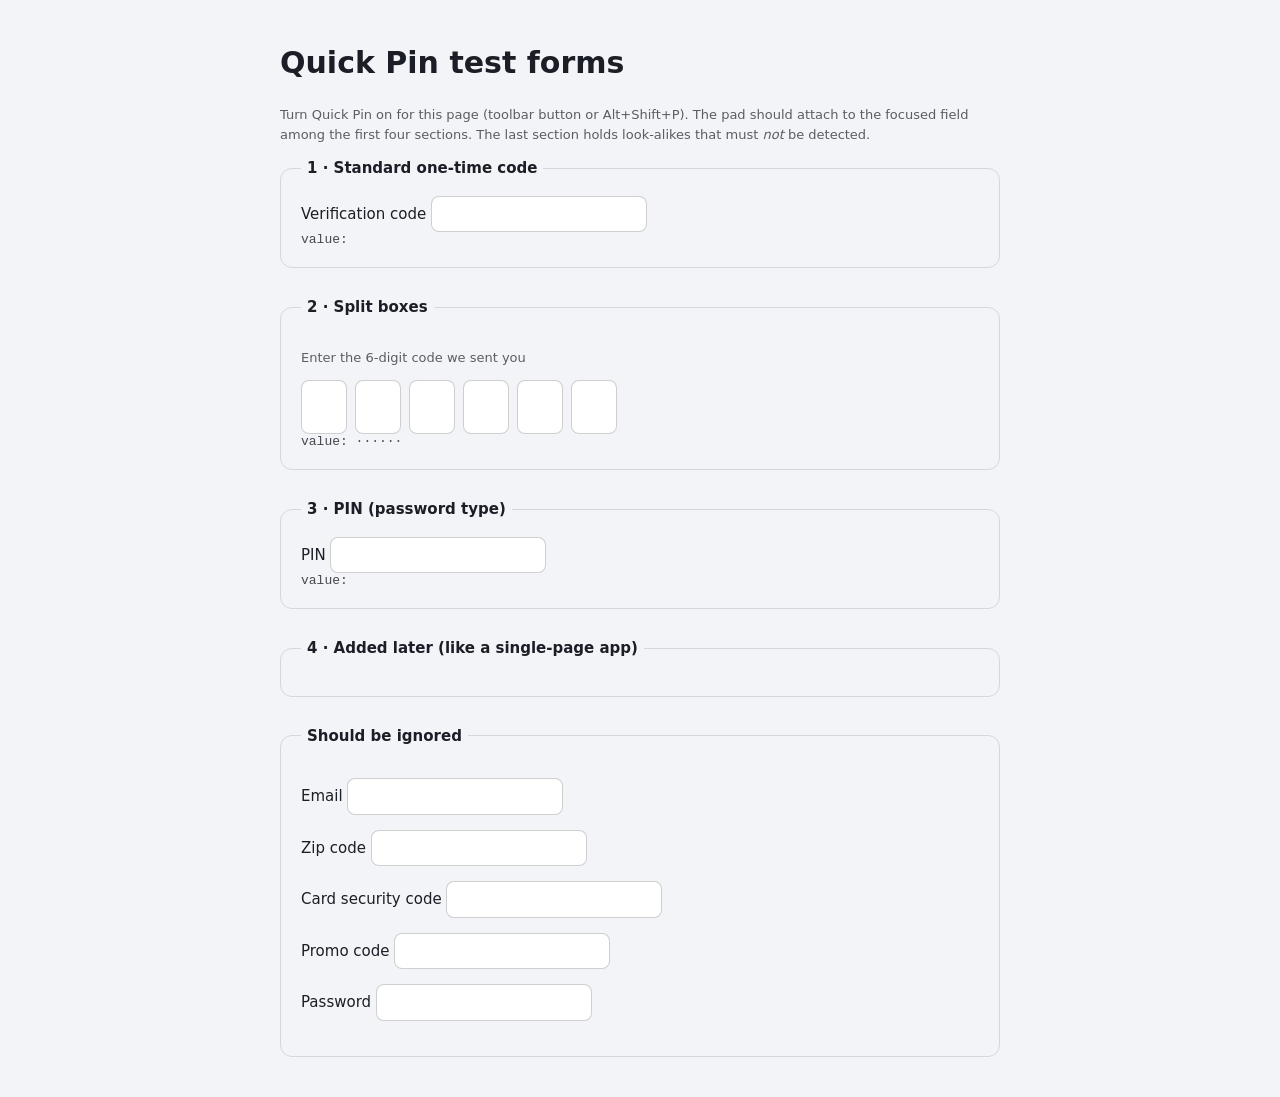
==== demo/otp-test.html @ d72766e8 "Quick Pin: hover-to-enter PIN pad as Chrome and Firefox extensions Dial pad that registers a digit a" ====
<!doctype html>
<html lang="en">
<head>
<meta charset="utf-8">
<meta name="viewport" content="width=device-width, initial-scale=1">
<title>Quick Pin test forms</title>
<style>
  body { font: 15px/1.5 system-ui, sans-serif; max-width: 720px; margin: 40px auto; padding: 0 16px; color: #1b1e26; background: #f3f4f7; }
  @media (prefers-color-scheme: dark) { body { color: #e9ebf0; background: #0f1116; } }
  fieldset { border: 1px solid #8884; border-radius: 12px; padding: 16px 20px 20px; margin: 0 0 28px; }
  legend { font-weight: 600; padding: 0 6px; }
  input { font: inherit; padding: 6px 10px; border-radius: 8px; border: 1px solid #8886; }
  .boxes { display: flex; gap: 8px; }
  .boxes input { width: 44px; height: 52px; text-align: center; font-size: 22px; padding: 0; }
  .note { font-size: 13px; opacity: .7; }
  .value { font: 13px ui-monospace, monospace; opacity: .8; }
</style>
</head>
<body>
  <h1>Quick Pin test forms</h1>
  <p class="note">Turn Quick Pin on for this page (toolbar button or Alt+Shift+P). The pad should attach to the
    focused field among the first four sections. The last section holds look-alikes that must <em>not</em> be detected.</p>

  <fieldset>
    <legend>1 · Standard one-time code</legend>
    <label>Verification code <input autocomplete="one-time-code" inputmode="numeric" maxlength="6" id="otc"></label>
    <div class="value" data-for="otc"></div>
  </fieldset>

  <fieldset>
    <legend>2 · Split boxes</legend>
    <p class="note">Enter the 6-digit code we sent you</p>
    <div class="boxes" id="split">
      <input maxlength="1" inputmode="numeric" aria-label="Digit 1"><input maxlength="1" inputmode="numeric" aria-label="Digit 2">
      <input maxlength="1" inputmode="numeric" aria-label="Digit 3"><input maxlength="1" inputmode="numeric" aria-label="Digit 4">
      <input maxlength="1" inputmode="numeric" aria-label="Digit 5"><input maxlength="1" inputmode="numeric" aria-label="Digit 6">
    </div>
    <div class="value" data-for="split"></div>
  </fieldset>

  <fieldset>
    <legend>3 · PIN (password type)</legend>
    <label>PIN <input type="password" name="pinCode" inputmode="numeric" maxlength="4" id="pin"></label>
    <div class="value" data-for="pin"></div>
  </fieldset>

  <fieldset>
    <legend>4 · Added later (like a single-page app)</legend>
    <div id="late"></div>
  </fieldset>

  <fieldset>
    <legend>Should be ignored</legend>
    <p><label>Email <input type="email" name="email"></label></p>
    <p><label>Zip code <input name="zipCode" inputmode="numeric" maxlength="5"></label></p>
    <p><label>Card security code <input name="cvc" autocomplete="cc-csc" inputmode="numeric" maxlength="4"></label></p>
    <p><label>Promo code <input name="promoCode" maxlength="8"></label></p>
    <p><label>Password <input type="password" name="password"></label></p>
  </fieldset>

<script>
  // Echo each test field's value so fills are visible.
  const echo = () => {
    document.querySelectorAll('.value').forEach(v => {
      const t = document.getElementById(v.dataset.for);
      v.textContent = 'value: ' + (t.tagName === 'INPUT' ? t.value : [...t.querySelectorAll('input')].map(i => i.value || '·').join(''));
    });
  };
  document.addEventListener('input', echo);
  echo();

  // Split boxes: advance focus as digits are typed, and spread a pasted code.
  const boxes = [...document.querySelectorAll('#split input')];
  boxes.forEach((b, i) => {
    b.addEventListener('input', () => { if (b.value && boxes[i + 1]) boxes[i + 1].focus(); });
    b.addEventListener('paste', e => {
      const code = (e.clipboardData.getData('text') || '').replace(/\D/g, '');
      if (!code) return;
      e.preventDefault();
      boxes.forEach((x, j) => { x.value = code[j] || ''; });
      boxes[Math.min(code.length, boxes.length) - 1].focus();
      echo();
    });
  });

  setTimeout(() => {
    document.getElementById('late').innerHTML =
      '<label>Two-factor code <input name="totp" id="totp" inputmode="numeric" maxlength="6"></label><div class="value" data-for="totp"></div>';
    echo();
  }, 3000);
</script>
</body>
</html>
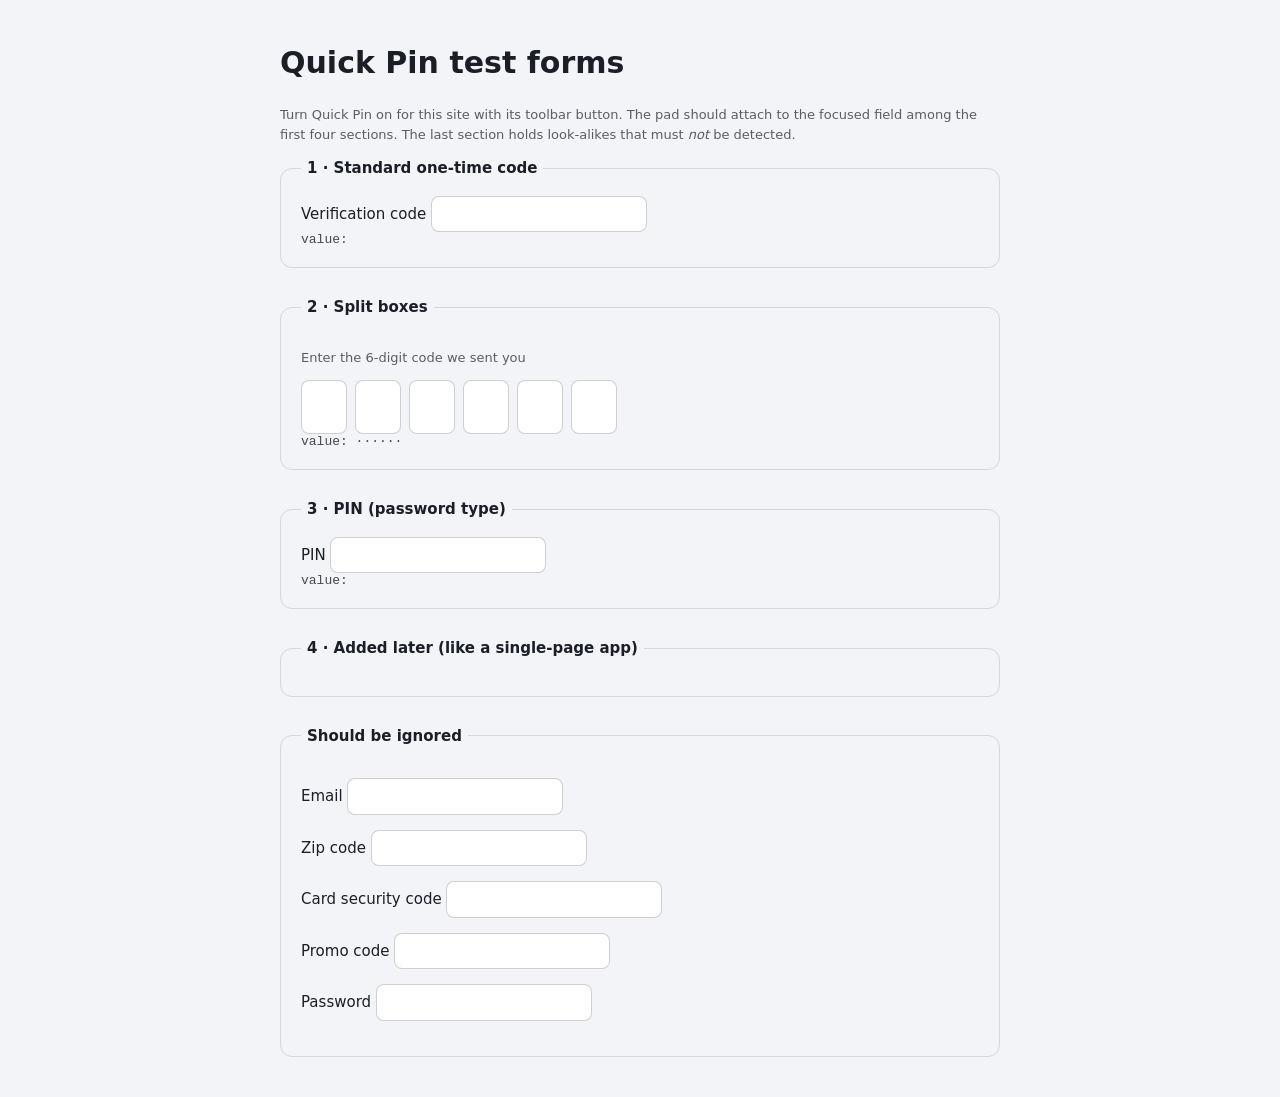
==== commit 2d519543: "Per-site opt-in remembered across restarts; drop keyboard shortcut Clicking the toolbar button on a " ====
--- a/demo/otp-test.html
+++ b/demo/otp-test.html
@@ -18,7 +18,7 @@
 </head>
 <body>
   <h1>Quick Pin test forms</h1>
-  <p class="note">Turn Quick Pin on for this page (toolbar button or Alt+Shift+P). The pad should attach to the
+  <p class="note">Turn Quick Pin on for this site with its toolbar button. The pad should attach to the
     focused field among the first four sections. The last section holds look-alikes that must <em>not</em> be detected.</p>
 
   <fieldset>
